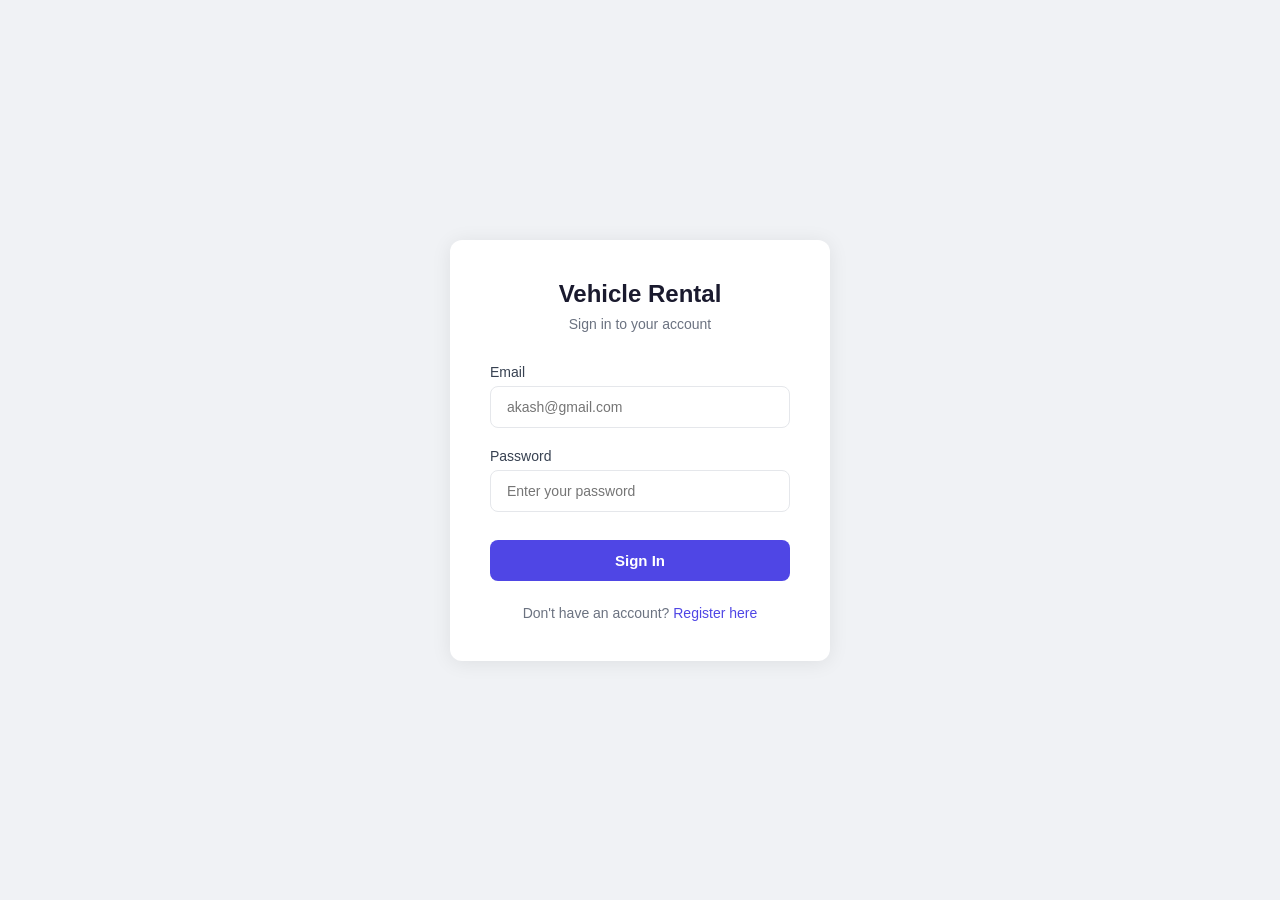
==== Capstone_VehicleRentalSystem/frontend/index.html @ ccc7ae67 "feat: add auth module, vehicle management, security config, frontend auth pages" ====
<!DOCTYPE html>
<html lang="en">
<head>
    <meta charset="UTF-8">
    <meta name="viewport" content="width=device-width, initial-scale=1.0">
    <title>Vehicle Rental — Login</title>
    <link rel="stylesheet" href="css/style.css">
</head>
<body>

<div class="auth-container">
    <div class="auth-card">

        <div class="auth-header">
            <h1>Vehicle Rental</h1>
            <p>Sign in to your account</p>
        </div>

        <!-- Error message box -->
        <div class="alert alert-error" id="errorMsg"></div>

        <form id="loginForm">

            <div class="form-group">
                <label for="email">Email</label>
                <input
                        type="email"
                        id="email"
                        placeholder="akash@gmail.com"
                        required
                />
            </div>

            <div class="form-group">
                <label for="password">Password</label>
                <input
                        type="password"
                        id="password"
                        placeholder="Enter your password"
                        required
                />
            </div>

            <button type="submit" class="btn-primary" id="loginBtn">
                Sign In
            </button>

        </form>

        <div class="auth-footer">
            <p>Don't have an account?
                <a href="register.html">Register here</a>
            </p>
        </div>

    </div>
</div>

<script src="js/auth.js"></script>

</body>
</html>
---- Capstone_VehicleRentalSystem/frontend/css/style.css ----
* {
    margin: 0;
    padding: 0;
    box-sizing: border-box;
}

body {
    font-family: 'Segoe UI', Tahoma, Geneva, Verdana, sans-serif;
    background-color: #f0f2f5;
    min-height: 100vh;
    display: flex;
    align-items: center;
    justify-content: center;
}

/* ── Auth Container ── */
.auth-container {
    width: 100%;
    max-width: 420px;
    padding: 20px;
}

.auth-card {
    background: #ffffff;
    border-radius: 12px;
    padding: 40px;
    box-shadow: 0 2px 20px rgba(0, 0, 0, 0.08);
}

/* ── Header ── */
.auth-header {
    text-align: center;
    margin-bottom: 32px;
}

.auth-header h1 {
    font-size: 24px;
    font-weight: 700;
    color: #1a1a2e;
    margin-bottom: 8px;
}

.auth-header p {
    font-size: 14px;
    color: #6b7280;
}

/* ── Form ── */
.form-group {
    margin-bottom: 20px;
}

.form-group label {
    display: block;
    font-size: 14px;
    font-weight: 500;
    color: #374151;
    margin-bottom: 6px;
}

.form-group input {
    width: 100%;
    padding: 12px 16px;
    border: 1.5px solid #e5e7eb;
    border-radius: 8px;
    font-size: 14px;
    color: #1f2937;
    outline: none;
    transition: border-color 0.2s;
}

.form-group input:focus {
    border-color: #4f46e5;
}

/* ── Button ── */
.btn-primary {
    width: 100%;
    padding: 12px;
    background-color: #4f46e5;
    color: white;
    border: none;
    border-radius: 8px;
    font-size: 15px;
    font-weight: 600;
    cursor: pointer;
    transition: background-color 0.2s;
    margin-top: 8px;
}

.btn-primary:hover {
    background-color: #4338ca;
}

.btn-primary:disabled {
    background-color: #9ca3af;
    cursor: not-allowed;
}

/* ── Alerts ── */
.alert {
    padding: 12px 16px;
    border-radius: 8px;
    font-size: 14px;
    margin-bottom: 16px;
    display: none;
}

.alert-error {
    background-color: #fef2f2;
    color: #dc2626;
    border: 1px solid #fecaca;
}

.alert-success {
    background-color: #f0fdf4;
    color: #16a34a;
    border: 1px solid #bbf7d0;
}

/* ── Footer ── */
.auth-footer {
    text-align: center;
    margin-top: 24px;
}

.auth-footer p {
    font-size: 14px;
    color: #6b7280;
}

.auth-footer a {
    color: #4f46e5;
    text-decoration: none;
    font-weight: 500;
}

.auth-footer a:hover {
    text-decoration: underline;
}
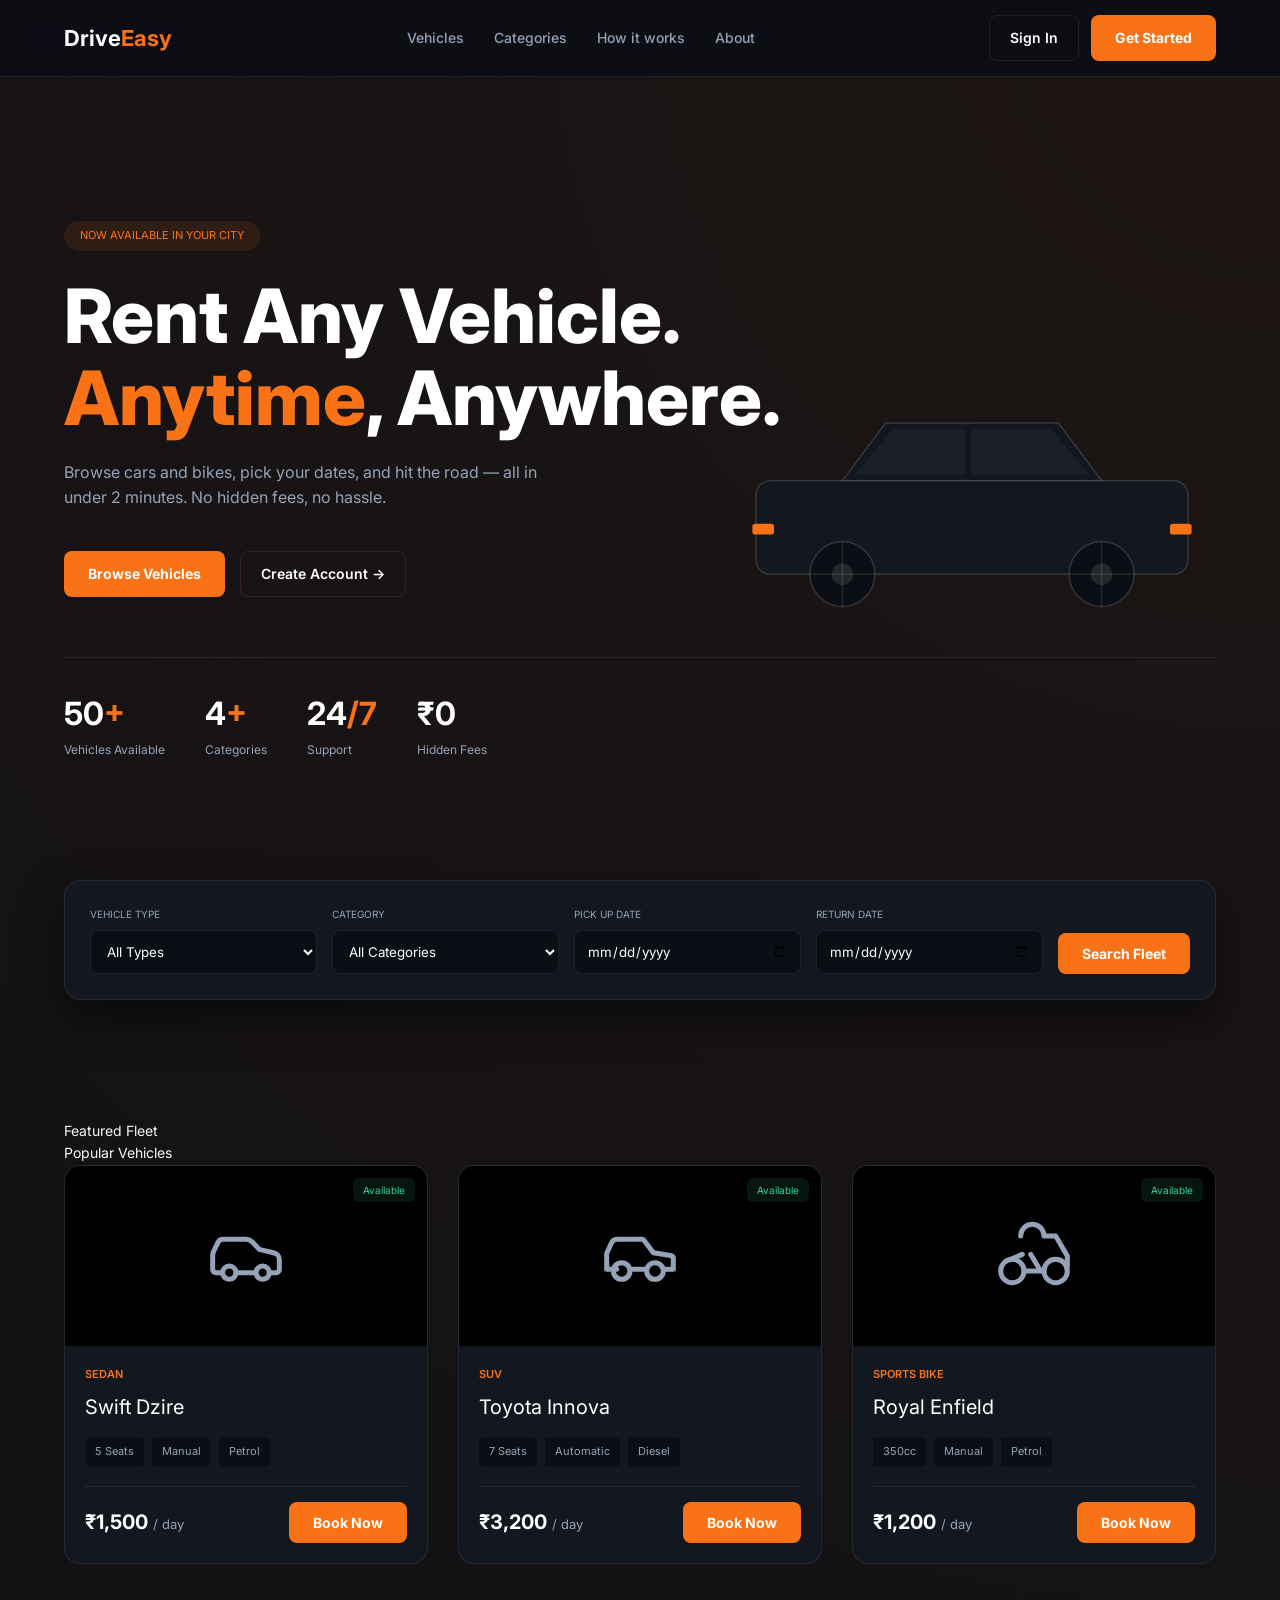
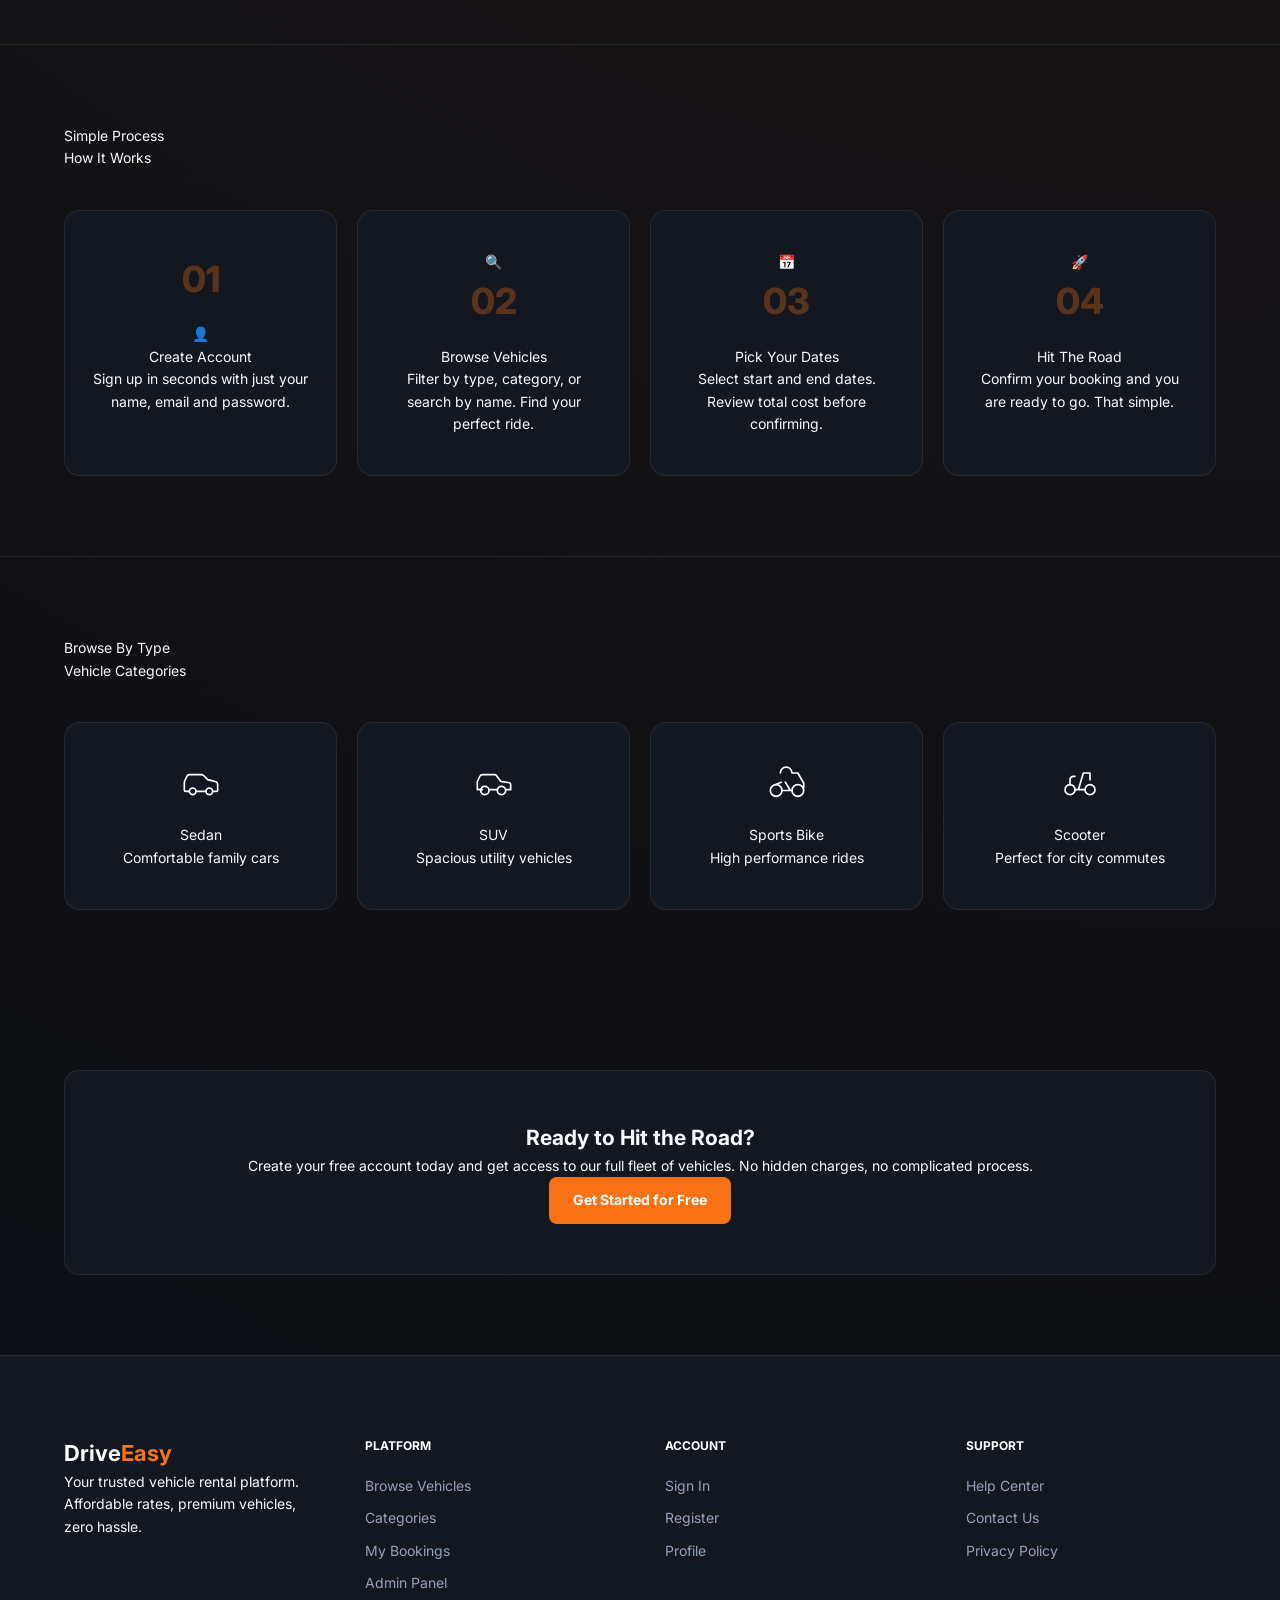
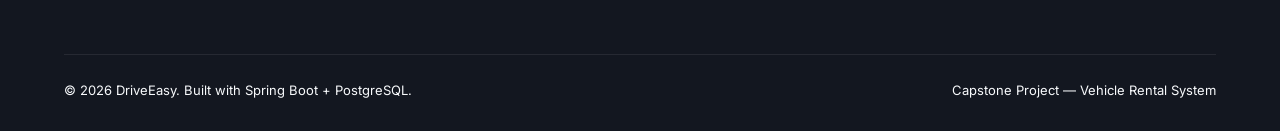
==== commit 5c38dd94: "Merge d9f7a137eaa52efc47ac96f282ebee155546c48b into bf61cfc870ff0d4fd70eebb358f0b84c9f6f576c" ====
--- a/Capstone_VehicleRentalSystem/frontend/index.html
+++ b/Capstone_VehicleRentalSystem/frontend/index.html
@@ -3,60 +3,218 @@
 <head>
     <meta charset="UTF-8">
     <meta name="viewport" content="width=device-width, initial-scale=1.0">
-    <title>Vehicle Rental — Login</title>
-    <link rel="stylesheet" href="css/style.css">
+    <title>DriveEasy — Vehicle Rental</title>
+    <link href="https://fonts.googleapis.com/css2?family=Space+Grotesk:wght@500;600;700&family=Inter:wght@400;500;600&family=JetBrains+Mono:wght@500&display=swap" rel="stylesheet">
+
+    <link rel="stylesheet" href="css/global.css">
+    <link rel="stylesheet" href="css/index.css">
+    <style>
+        /* This ensures smooth scrolling when clicking nav links */
+        html {
+            scroll-behavior: smooth;
+        }
+    </style>
 </head>
 <body>
 
-<div class="auth-container">
-    <div class="auth-card">
-
-        <div class="auth-header">
-            <h1>Vehicle Rental</h1>
-            <p>Sign in to your account</p>
-        </div>
-
-        <!-- Error message box -->
-        <div class="alert alert-error" id="errorMsg"></div>
-
-        <form id="loginForm">
-
-            <div class="form-group">
-                <label for="email">Email</label>
-                <input
-                        type="email"
-                        id="email"
-                        placeholder="akash@gmail.com"
-                        required
-                />
-            </div>
-
-            <div class="form-group">
-                <label for="password">Password</label>
-                <input
-                        type="password"
-                        id="password"
-                        placeholder="Enter your password"
-                        required
-                />
-            </div>
-
-            <button type="submit" class="btn-primary" id="loginBtn">
-                Sign In
-            </button>
-
-        </form>
-
-        <div class="auth-footer">
-            <p>Don't have an account?
-                <a href="register.html">Register here</a>
-            </p>
-        </div>
-
-    </div>
-</div>
-
-<script src="js/auth.js"></script>
-
+<nav>
+    <a href="index.html" class="logo">Drive<span>Easy</span></a>
+    <ul>
+        <li><a href="vehicles.html">Vehicles</a></li>
+        <li><a href="#categories">Categories</a></li>
+        <li><a href="#how">How it works</a></li>
+        <li><a href="#about">About</a></li>
+    </ul>
+    <div class="nav-cta">
+        <a href="login.html" class="btn-outline">Sign In</a>
+        <a href="register.html" class="btn-accent">Get Started</a>
+    </div>
+</nav>
+
+<section class="hero">
+    <div class="hero-tag reveal-1">Now available in your city</div>
+    <h1 class="reveal-2">Rent Any Vehicle.<br><em>Anytime</em>, Anywhere.</h1>
+    <p class="hero-sub reveal-3">Browse cars and bikes, pick your dates, and hit the road — all in under 2 minutes. No hidden fees, no hassle.</p>
+
+    <div class="hero-actions reveal-4">
+        <a href="vehicles.html" class="btn-hero">Browse Vehicles</a>
+        <a href="register.html" class="btn-ghost">Create Account →</a>
+    </div>
+
+    <div class="hero-stats reveal-4">
+        <div><div class="stat-num">50<span>+</span></div><div class="stat-label">Vehicles Available</div></div>
+        <div><div class="stat-num">4<span>+</span></div><div class="stat-label">Categories</div></div>
+        <div><div class="stat-num">24<span>/7</span></div><div class="stat-label">Support</div></div>
+        <div><div class="stat-num">₹0</div><div class="stat-label">Hidden Fees</div></div>
+    </div>
+
+    <img src="resources/car.svg" alt="Static Car" class="hero-visual reveal-3">
+</section>
+
+<section class="search-section scroll-reveal">
+    <div class="search-card">
+        <div class="search-field">
+            <label>Vehicle Type</label>
+            <select id="typeFilter">
+                <option value="">All Types</option>
+                <option value="CAR">Car</option>
+                <option value="BIKE">Bike</option>
+            </select>
+        </div>
+        <div class="search-field">
+            <label>Category</label>
+            <select id="categoryFilter">
+                <option value="">All Categories</option>
+                <option value="sedan">Sedan</option>
+                <option value="suv">SUV</option>
+                <option value="bike">Sports Bike</option>
+                <option value="scooter">Scooter</option>
+            </select>
+        </div>
+        <div class="search-field">
+            <label>Pick Up Date</label>
+            <input type="date" id="startDate">
+        </div>
+        <div class="search-field">
+            <label>Return Date</label>
+            <input type="date" id="endDate">
+        </div>
+        <button class="btn-search" onclick="handleSearch()">Search Fleet</button>
+    </div>
+</section>
+
+<section class="vehicles-section scroll-reveal">
+    <div class="section-label">Featured Fleet</div>
+    <div class="section-title">Popular Vehicles</div>
+    <div class="vehicles-grid">
+
+        <div class="vehicle-card" onclick="window.location.href='vehicles.html'">
+            <div class="vehicle-img">
+                <svg xmlns="http://www.w3.org/2000/svg" viewBox="0 0 24 24" fill="none" stroke-linecap="round" stroke-linejoin="round">
+                    <path d="M19 17h2c.6 0 1-.4 1-1v-3c0-.9-.7-1.7-1.5-1.9C18.7 10.6 16 10 16 10s-1.3-1.4-2.2-2.3c-.5-.4-1.1-.7-1.8-.7H5c-.6 0-1.1.4-1.4.9l-1.4 2.9A3.7 3.7 0 0 0 2 12v4c0 .6.4 1 1 1h2"/>
+                    <circle cx="7" cy="17" r="2"/><path d="M9 17h6"/><circle cx="17" cy="17" r="2"/>
+                </svg>
+                <div class="vehicle-badge">Available</div>
+            </div>
+            <div class="vehicle-info">
+                <div class="vehicle-cat">Sedan</div><div class="vehicle-name">Swift Dzire</div>
+                <div class="vehicle-tags"><span class="tag">5 Seats</span><span class="tag">Manual</span><span class="tag">Petrol</span></div>
+                <div class="vehicle-footer"><div class="vehicle-price">₹1,500 <span>/ day</span></div><button class="btn-accent">Book Now</button></div>
+            </div>
+        </div>
+
+        <div class="vehicle-card" onclick="window.location.href='vehicles.html'">
+            <div class="vehicle-img">
+                <svg xmlns="http://www.w3.org/2000/svg" viewBox="0 0 24 24" fill="none" stroke-linecap="round" stroke-linejoin="round">
+                    <path d="M14 16H9m10 0h3v-3.15a1 1 0 0 0-.84-.99L16 11l-2.7-3.6a1 1 0 0 0-.8-.4H5.24a2 2 0 0 0-1.8 1.1l-1.4 3.1A1.5 1.5 0 0 0 2 12v4h3"/>
+                    <circle cx="6.5" cy="16.5" r="2.5"/><circle cx="16.5" cy="16.5" r="2.5"/>
+                </svg>
+                <div class="vehicle-badge">Available</div>
+            </div>
+            <div class="vehicle-info">
+                <div class="vehicle-cat">SUV</div><div class="vehicle-name">Toyota Innova</div>
+                <div class="vehicle-tags"><span class="tag">7 Seats</span><span class="tag">Automatic</span><span class="tag">Diesel</span></div>
+                <div class="vehicle-footer"><div class="vehicle-price">₹3,200 <span>/ day</span></div><button class="btn-accent">Book Now</button></div>
+            </div>
+        </div>
+
+        <div class="vehicle-card" onclick="window.location.href='vehicles.html'">
+            <div class="vehicle-img">
+                <svg xmlns="http://www.w3.org/2000/svg" viewBox="0 0 24 24" fill="none" stroke-linecap="round" stroke-linejoin="round">
+                    <circle cx="5.5" cy="16.5" r="3.5"/><circle cx="18.5" cy="16.5" r="3.5"/>
+                    <path d="M15 6h3.5L22 12v3M9 16.5h6M11 11.5l3 5M8.5 11.5 5 13M15 6a3.5 3.5 0 1 0-7 0"/>
+                </svg>
+                <div class="vehicle-badge">Available</div>
+            </div>
+            <div class="vehicle-info">
+                <div class="vehicle-cat">Sports Bike</div><div class="vehicle-name">Royal Enfield</div>
+                <div class="vehicle-tags"><span class="tag">350cc</span><span class="tag">Manual</span><span class="tag">Petrol</span></div>
+                <div class="vehicle-footer"><div class="vehicle-price">₹1,200 <span>/ day</span></div><button class="btn-accent">Book Now</button></div>
+            </div>
+        </div>
+
+    </div>
+</section>
+
+<section id="how" class="how-section scroll-reveal">
+    <div class="section-label">Simple Process</div>
+    <div class="section-title">How It Works</div>
+    <div class="steps-grid">
+        <div class="step"><div class="step-num">01</div><span class="step-icon">👤</span><div class="step-title">Create Account</div><div class="step-desc">Sign up in seconds with just your name, email and password.</div></div>
+        <div class="step"><span class="step-icon">🔍</span><div class="step-num">02</div><div class="step-title">Browse Vehicles</div><div class="step-desc">Filter by type, category, or search by name. Find your perfect ride.</div></div>
+        <div class="step"><span class="step-icon">📅</span><div class="step-num">03</div><div class="step-title">Pick Your Dates</div><div class="step-desc">Select start and end dates. Review total cost before confirming.</div></div>
+        <div class="step"><span class="step-icon">🚀</span><div class="step-num">04</div><div class="step-title">Hit The Road</div><div class="step-desc">Confirm your booking and you are ready to go. That simple.</div></div>
+    </div>
+</section>
+
+<section id="categories" class="categories-section scroll-reveal">
+    <div class="section-label">Browse By Type</div>
+    <div class="section-title">Vehicle Categories</div>
+    <div class="categories-grid">
+        <div class="cat-card" onclick="window.location.href='vehicles.html'">
+            <div class="cat-icon"><svg xmlns="http://www.w3.org/2000/svg" viewBox="0 0 24 24" fill="none" stroke-linecap="round" stroke-linejoin="round"><path d="M19 17h2c.6 0 1-.4 1-1v-3c0-.9-.7-1.7-1.5-1.9C18.7 10.6 16 10 16 10s-1.3-1.4-2.2-2.3c-.5-.4-1.1-.7-1.8-.7H5c-.6 0-1.1.4-1.4.9l-1.4 2.9A3.7 3.7 0 0 0 2 12v4c0 .6.4 1 1 1h2"/><circle cx="7" cy="17" r="2"/><path d="M9 17h6"/><circle cx="17" cy="17" r="2"/></svg></div>
+            <div class="cat-name">Sedan</div><div class="cat-count">Comfortable family cars</div>
+        </div>
+        <div class="cat-card" onclick="window.location.href='vehicles.html'">
+            <div class="cat-icon"><svg xmlns="http://www.w3.org/2000/svg" viewBox="0 0 24 24" fill="none" stroke-linecap="round" stroke-linejoin="round"><path d="M14 16H9m10 0h3v-3.15a1 1 0 0 0-.84-.99L16 11l-2.7-3.6a1 1 0 0 0-.8-.4H5.24a2 2 0 0 0-1.8 1.1l-1.4 3.1A1.5 1.5 0 0 0 2 12v4h3"/><circle cx="6.5" cy="16.5" r="2.5"/><circle cx="16.5" cy="16.5" r="2.5"/></svg></div>
+            <div class="cat-name">SUV</div><div class="cat-count">Spacious utility vehicles</div>
+        </div>
+        <div class="cat-card" onclick="window.location.href='vehicles.html'">
+            <div class="cat-icon"><svg xmlns="http://www.w3.org/2000/svg" viewBox="0 0 24 24" fill="none" stroke-linecap="round" stroke-linejoin="round"><circle cx="5.5" cy="16.5" r="3.5"/><circle cx="18.5" cy="16.5" r="3.5"/><path d="M15 6h3.5L22 12v3M9 16.5h6M11 11.5l3 5M8.5 11.5 5 13M15 6a3.5 3.5 0 1 0-7 0"/></svg></div>
+            <div class="cat-name">Sports Bike</div><div class="cat-count">High performance rides</div>
+        </div>
+        <div class="cat-card" onclick="window.location.href='vehicles.html'">
+            <div class="cat-icon"><svg xmlns="http://www.w3.org/2000/svg" viewBox="0 0 24 24" fill="none" stroke-linecap="round" stroke-linejoin="round"><circle cx="6" cy="16" r="3"/><circle cx="18" cy="16" r="3"/><path d="M9 16h6M14 6h4v4M14 6l-3 10M6 13v-3a2 2 0 0 1 2-2h1"/></svg></div>
+            <div class="cat-name">Scooter</div><div class="cat-count">Perfect for city commutes</div>
+        </div>
+    </div>
+</section>
+
+<section class="cta-section scroll-reveal">
+    <div class="cta-card">
+        <h2>Ready to Hit the Road?</h2>
+        <p>Create your free account today and get access to our full fleet of vehicles. No hidden charges, no complicated process.</p>
+        <a href="register.html" class="btn-cta">Get Started for Free</a>
+    </div>
+</section>
+
+<footer id="about" class="scroll-reveal">
+    <div class="footer-top">
+        <div class="footer-brand">
+            <div class="logo">Drive<span>Easy</span></div>
+            <p>Your trusted vehicle rental platform. Affordable rates, premium vehicles, zero hassle.</p>
+        </div>
+        <div class="footer-links">
+            <h4>Platform</h4>
+            <ul>
+                <li><a href="vehicles.html">Browse Vehicles</a></li>
+                <li><a href="#categories">Categories</a></li>
+                <li><a href="profile.html">My Bookings</a></li>
+                <li><a href="admin.html">Admin Panel</a></li>
+            </ul>
+        </div>
+        <div class="footer-links">
+            <h4>Account</h4>
+            <ul>
+                <li><a href="login.html">Sign In</a></li>
+                <li><a href="register.html">Register</a></li>
+                <li><a href="profile.html">Profile</a></li>
+            </ul>
+        </div>
+        <div class="footer-links">
+            <h4>Support</h4>
+            <ul><li><a href="#">Help Center</a></li><li><a href="#">Contact Us</a></li><li><a href="#">Privacy Policy</a></li></ul>
+        </div>
+    </div>
+    <div class="footer-bottom">
+        <p>© 2026 DriveEasy. Built with Spring Boot + PostgreSQL.</p>
+        <p>Capstone Project — Vehicle Rental System</p>
+    </div>
+</footer>
+
+<div class="toast" id="toast"></div>
+
+<script src="config/config.js"></script>
+<script src="js/index.js"></script>
 </body>
 </html>
--- a/Capstone_VehicleRentalSystem/frontend/css/global.css
+++ b/Capstone_VehicleRentalSystem/frontend/css/global.css
@@ -0,0 +1,205 @@
+/* ===============================
+   1. VARIABLES & RESET
+   =============================== */
+:root {
+  --bg: #0B0E14;
+  --panel: #131720;
+  --text: #F8FAFC;
+  --muted: #94A3B8;
+  --accent: #F97316;
+  --line: rgba(255, 255, 255, 0.08);
+  --white: #FFFFFF;
+}
+
+* {
+  margin: 0;
+  padding: 0;
+  box-sizing: border-box; /* The most important basic concept */
+}
+
+body {
+  background-color: var(--bg);
+  color: var(--text);
+  font-family: 'Inter', sans-serif;
+  font-size: 14px;
+  line-height: 1.6;
+  overflow-x: hidden;
+  /* Simplified background: removed complex patterns for a clean look */
+  background-image: radial-gradient(circle at top, rgba(249, 115, 22, 0.1), transparent);
+}
+
+/* ===============================
+   2. BUTTON SYSTEM (Nominal)
+   =============================== */
+.btn {
+  padding: 10px 20px;
+  border-radius: 6px;
+  font-size: 13px;
+  font-weight: 600;
+  cursor: pointer;
+  transition: 0.2s;
+  display: inline-flex;
+  align-items: center;
+  text-decoration: none;
+  font-family: inherit;
+}
+
+.btn-accent {
+  background: var(--white);
+  color: var(--bg);
+  border: none;
+}
+
+.btn-outline {
+  background: transparent;
+  border: 1px solid var(--line);
+  color: var(--text);
+}
+
+.btn:hover {
+  transform: translateY(-2px);
+  opacity: 0.9;
+}
+
+/* ===============================
+   3. NAVIGATION (Flexbox Basics)
+   =============================== */
+nav {
+  position: fixed;
+  top: 0; width: 100%;
+  display: flex;
+  justify-content: space-between; /* Pushes Logo to left, Links to right */
+  align-items: center;
+  padding: 15px 5%;
+  background: rgba(11, 14, 20, 0.8);
+  backdrop-filter: blur(10px);
+  border-bottom: 1px solid var(--line);
+  z-index: 1000;
+}
+
+.logo {
+  font-size: 20px;
+  font-weight: 800;
+  color: var(--white);
+  text-decoration: none;
+}
+
+.logo span { color: var(--accent); }
+
+nav ul {
+  display: flex;
+  gap: 30px;
+  list-style: none;
+}
+
+nav ul a {
+  text-decoration: none;
+  color: var(--muted);
+  font-weight: 500;
+}
+
+nav ul a:hover { color: var(--white); }
+
+/* ===============================
+   4. FOOTER (Basic Grid)
+   =============================== */
+footer {
+  background: var(--panel);
+  padding: 60px 5% 30px;
+  border-top: 1px solid var(--line);
+}
+
+.footer-top {
+  display: grid;
+  grid-template-columns: repeat(auto-fit, minmax(200px, 1fr)); /* Responsive columns */
+  gap: 40px;
+  margin-bottom: 50px;
+}
+
+.footer-links h4 {
+  color: var(--white);
+  margin-bottom: 15px;
+  font-size: 12px;
+  text-transform: uppercase;
+}
+
+.footer-links ul {
+  list-style: none;
+}
+
+.footer-links a {
+  color: var(--muted);
+  text-decoration: none;
+  display: block;
+  margin-bottom: 8px;
+}
+
+/* ===============================
+   5. TOASTS & UTILITIES
+   =============================== */
+.toast {
+  position: fixed;
+  bottom: 20px;
+  right: 20px;
+  background: var(--panel);
+  border: 1px solid var(--accent);
+  padding: 12px 24px;
+  border-radius: 8px;
+  opacity: 0;
+  transition: 0.3s;
+  z-index: 2000;
+}
+
+.toast.show { opacity: 1; }
+
+.cta-section {
+  padding: 80px 5%;
+  text-align: center;
+}
+
+.cta-card {
+  background: var(--panel);
+  padding: 50px;
+  border-radius: 15px;
+  border: 1px solid var(--line);
+}
+
+
+.btn, .btn-hero, .btn-accent, .btn-outline, .btn-ghost, .btn-search, .btn-cta {
+  display: inline-flex;
+  align-items: center;
+  justify-content: center;
+  padding: 10px 24px;
+  border-radius: 8px;
+  font-size: 14px;
+  font-weight: 600;
+  text-decoration: none;
+  cursor: pointer;
+  transition: 0.2s;
+  border: none;
+  font-family: inherit;
+}
+
+/* Primary Orange Buttons */
+.btn-accent, .btn-hero, .btn-cta {
+  background-color: var(--accent);
+  color: var(--white);
+}
+
+/* White Search Button */
+.btn-search {
+  background-color: var(--white);
+  color: #0B0E14;
+}
+
+/* Transparent Outline Buttons */
+.btn-outline, .btn-ghost {
+  background: transparent;
+  border: 1px solid var(--line);
+  color: var(--text);
+}
+
+.btn:hover, .btn-hero:hover, .btn-accent:hover {
+  opacity: 0.9;
+  transform: translateY(-2px);
+}
--- a/Capstone_VehicleRentalSystem/frontend/css/index.css
+++ b/Capstone_VehicleRentalSystem/frontend/css/index.css
@@ -0,0 +1,306 @@
+/* ===============================
+   1. VARIABLES & CORE RESET
+   =============================== */
+:root {
+  --bg: #0B0E14;
+  --panel: #131720;
+  --text: #F8FAFC;
+  --muted: #94A3B8;
+  --accent: #F97316;
+  --line: rgba(255, 255, 255, 0.08);
+  --white: #FFFFFF;
+}
+
+* {
+  margin: 0; padding: 0;
+  box-sizing: border-box;
+  font-family: 'Inter', -apple-system, sans-serif;
+}
+
+body {
+  background-color: var(--bg);
+  color: var(--text);
+  line-height: 1.6;
+  overflow-x: hidden;
+  background-image: radial-gradient(circle at top right, rgba(249, 115, 22, 0.08), transparent);
+}
+
+/* ===============================
+   2. NAVIGATION
+   =============================== */
+nav {
+  position: fixed;
+  top: 0; width: 100%;
+  display: flex;
+  justify-content: space-between;
+  align-items: center;
+  padding: 15px 5%;
+  background: rgba(11, 14, 20, 0.85);
+  backdrop-filter: blur(12px);
+  border-bottom: 1px solid var(--line);
+  z-index: 1000;
+}
+
+.logo {
+  font-size: 22px;
+  font-weight: 700;
+  color: var(--white);
+  text-decoration: none;
+}
+.logo span { color: var(--accent); }
+
+nav ul {
+  display: flex;
+  gap: 30px;
+  list-style: none;
+}
+
+nav ul a {
+  text-decoration: none;
+  color: var(--muted);
+  font-size: 14px;
+  transition: 0.2s;
+}
+nav ul a:hover { color: var(--white); }
+
+.nav-cta { display: flex; gap: 12px; }
+
+/* ===============================
+   3. HERO SECTION (Flexbox Layout)
+   =============================== */
+.hero {
+  min-height: 100vh;
+  padding: 140px 5% 60px;
+  display: flex;
+  flex-direction: column;
+  justify-content: center;
+  position: relative;
+}
+
+.hero-tag {
+  background: rgba(249, 115, 22, 0.1);
+  color: var(--accent);
+  padding: 6px 16px;
+  border-radius: 100px;
+  font-size: 11px;
+  text-transform: uppercase;
+  width: fit-content;
+  margin-bottom: 24px;
+}
+
+h1 {
+  font-size: clamp(36px, 6vw, 75px);
+  font-weight: 800;
+  color: var(--white);
+  line-height: 1.1;
+  max-width: 900px;
+}
+h1 em { color: var(--accent); font-style: normal; }
+
+.hero-sub {
+  color: var(--muted);
+  max-width: 500px;
+  margin: 20px 0 40px;
+  font-size: 16px;
+}
+
+.hero-actions { display: flex; gap: 15px; }
+.hero-visual {
+  position: absolute;
+  right: 20px;
+
+  top: 55%;
+  transform: translateY(-50%);
+
+  width: 45%;
+  max-width: 600px;
+
+  z-index: -1;
+
+  pointer-events: none;
+}
+
+.hero-stats {
+  display: flex;
+  gap: 40px;
+  margin-top: 60px;
+  padding-top: 30px;
+  border-top: 1px solid var(--line);
+}
+
+.stat-num { font-size: 32px; font-weight: 700; color: var(--white); }
+.stat-num span { color: var(--accent); }
+.stat-label { font-size: 12px; color: var(--muted); }
+
+/* ===============================
+   4. SEARCH CARD
+   =============================== */
+.search-section { padding: 40px 5%; margin-top: -60px; }
+
+.search-card {
+  background: var(--panel);
+  border: 1px solid var(--line);
+  padding: 25px;
+  border-radius: 16px;
+  display: flex;
+  gap: 15px;
+  flex-wrap: wrap;
+  align-items: flex-end;
+  box-shadow: 0 20px 40px rgba(0,0,0,0.5);
+}
+
+.search-field {
+  flex: 1;
+  min-width: 180px;
+  display: flex;
+  flex-direction: column;
+  gap: 8px;
+}
+
+.search-field label { font-size: 10px; text-transform: uppercase; color: var(--muted); }
+
+.search-field input, .search-field select {
+  background: var(--bg);
+  border: 1px solid var(--line);
+  padding: 12px;
+  border-radius: 8px;
+  color: var(--white);
+  outline: none;
+}
+
+/* ===============================
+   5. VEHICLE GRID
+   =============================== */
+.vehicles-section { padding: 80px 5%; }
+
+.vehicles-grid {
+  display: grid;
+  grid-template-columns: repeat(auto-fit, minmax(300px, 1fr));
+  gap: 30px;
+}
+
+.vehicle-card {
+  background: var(--panel);
+  border: 1px solid var(--line);
+  border-radius: 16px;
+  overflow: hidden;
+  transition: 0.3s;
+}
+.vehicle-card:hover { transform: translateY(-5px); border-color: var(--accent); }
+
+.vehicle-img {
+  height: 180px;
+  background: #000;
+  display: flex;
+  justify-content: center;
+  align-items: center;
+  position: relative;
+}
+
+.vehicle-img svg { width: 80px; stroke: var(--muted); stroke-width: 1.5; }
+
+.vehicle-badge {
+  position: absolute; top: 12px; right: 12px;
+  background: rgba(52, 211, 153, 0.1);
+  color: #34D399;
+  padding: 4px 10px;
+  font-size: 10px;
+  border-radius: 6px;
+}
+
+.vehicle-info { padding: 20px; }
+.vehicle-cat { font-size: 11px; color: var(--accent); text-transform: uppercase; font-weight: 600; }
+.vehicle-name { font-size: 20px; margin: 8px 0 15px; color: var(--white); }
+
+.vehicle-tags { display: flex; gap: 8px; margin-bottom: 20px; flex-wrap: wrap; }
+.tag { font-size: 11px; background: var(--bg); padding: 5px 10px; border-radius: 4px; color: var(--muted); }
+
+.vehicle-footer {
+  display: flex;
+  justify-content: space-between;
+  align-items: center;
+  border-top: 1px solid var(--line);
+  padding-top: 15px;
+}
+
+.vehicle-price { font-size: 20px; font-weight: 700; color: var(--white); }
+.vehicle-price span { font-size: 13px; color: var(--muted); font-weight: 400; }
+
+/* ===============================
+   6. HOW IT WORKS & CATEGORIES
+   =============================== */
+.how-section, .categories-section { padding: 80px 5%; border-top: 1px solid var(--line); }
+
+.steps-grid, .categories-grid {
+  display: grid;
+  grid-template-columns: repeat(auto-fit, minmax(220px, 1fr));
+  gap: 20px;
+  margin-top: 40px;
+}
+
+.step, .cat-card {
+  background: var(--panel);
+  padding: 40px 25px;
+  border-radius: 16px;
+  border: 1px solid var(--line);
+  text-align: center;
+  transition: 0.3s;
+}
+
+.step:hover, .cat-card:hover { border-color: var(--accent); transform: translateY(-5px); }
+
+.step-num { font-size: 36px; font-weight: 800; color: var(--accent); margin-bottom: 15px; opacity: 0.3; }
+
+.cat-icon svg { width: 40px; height: 40px; stroke: var(--white); margin-bottom: 15px; }
+
+/* ===============================
+   7. BUTTONS & UI UTILITIES
+   =============================== */
+.btn-accent, .btn-hero, .btn-cta, .btn-search {
+  background: var(--accent);
+  color: var(--white);
+  padding: 12px 24px;
+  border-radius: 8px;
+  border: none;
+  font-weight: 700;
+  text-decoration: none;
+  cursor: pointer;
+  transition: 0.2s;
+  display: inline-block;
+}
+
+.btn-outline, .btn-ghost {
+  background: transparent;
+  border: 1px solid var(--line);
+  color: var(--white);
+  padding: 10px 20px;
+  border-radius: 8px;
+  text-decoration: none;
+  transition: 0.2s;
+}
+
+.btn-accent:hover, .btn-hero:hover { transform: translateY(-2px); opacity: 0.9; }
+
+/* ===============================
+   8. FOOTER
+   =============================== */
+footer { background: var(--panel); padding: 80px 5% 30px; border-top: 1px solid var(--line); }
+.footer-top { display: grid; grid-template-columns: repeat(auto-fit, minmax(200px, 1fr)); gap: 50px; margin-bottom: 50px; }
+.footer-links h4 { color: var(--white); text-transform: uppercase; font-size: 12px; margin-bottom: 20px; }
+.footer-links ul { list-style: none; }
+.footer-links a { color: var(--muted); text-decoration: none; display: block; margin-bottom: 10px; font-size: 14px; }
+.footer-bottom { display: flex; justify-content: space-between; border-top: 1px solid var(--line); padding-top: 25px; color: var(--muted2); font-size: 13px; }
+
+/* ===============================
+   9. AUTH CARD & TOAST
+   =============================== */
+.auth-wrapper { min-height: 100vh; display: flex; justify-content: center; align-items: center; padding: 20px; }
+.auth-card { background: var(--panel); border: 1px solid var(--line); padding: 40px; border-radius: 16px; width: 100%; max-width: 420px; }
+
+.toast {
+  position: fixed; bottom: 30px; right: 30px;
+  background: var(--panel); border: 1px solid var(--accent);
+  color: var(--white); padding: 15px 25px; border-radius: 8px;
+  opacity: 0; transition: 0.3s; z-index: 2000;
+}
+.toast.show { opacity: 1; }
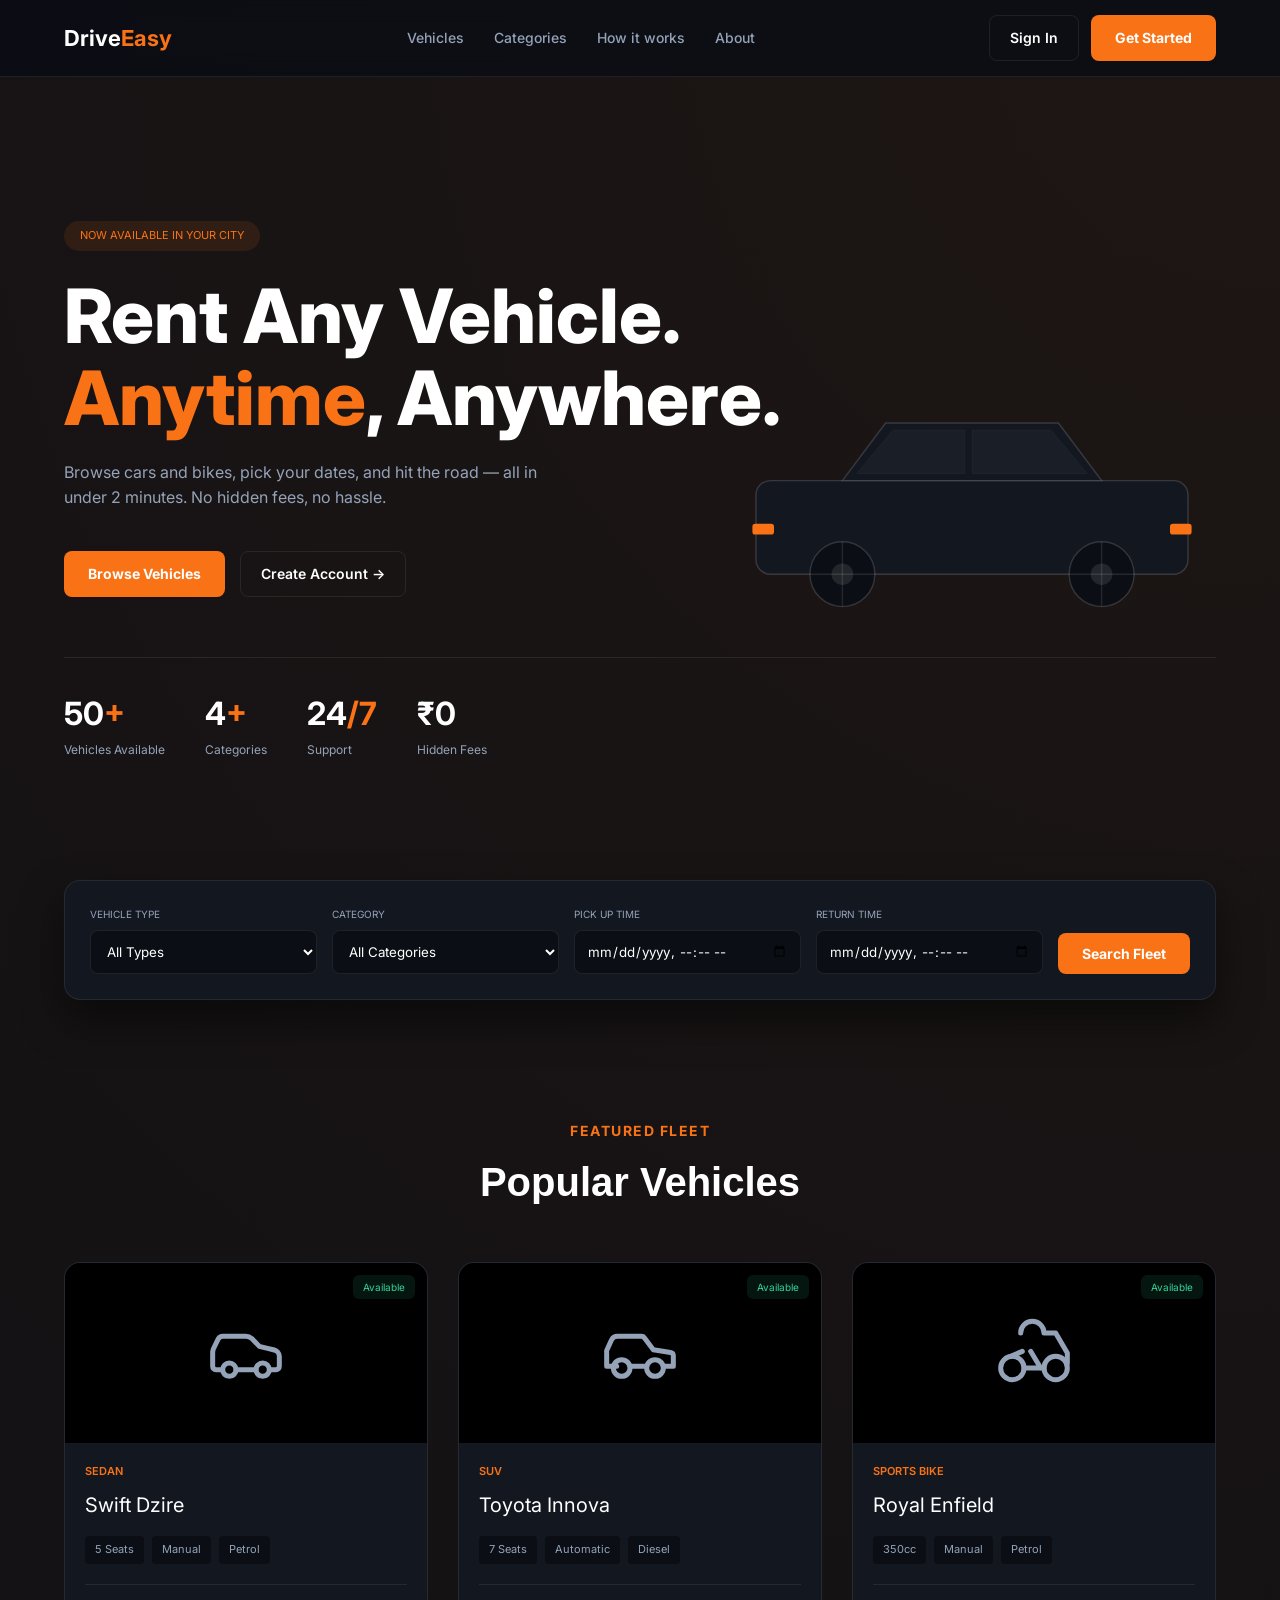
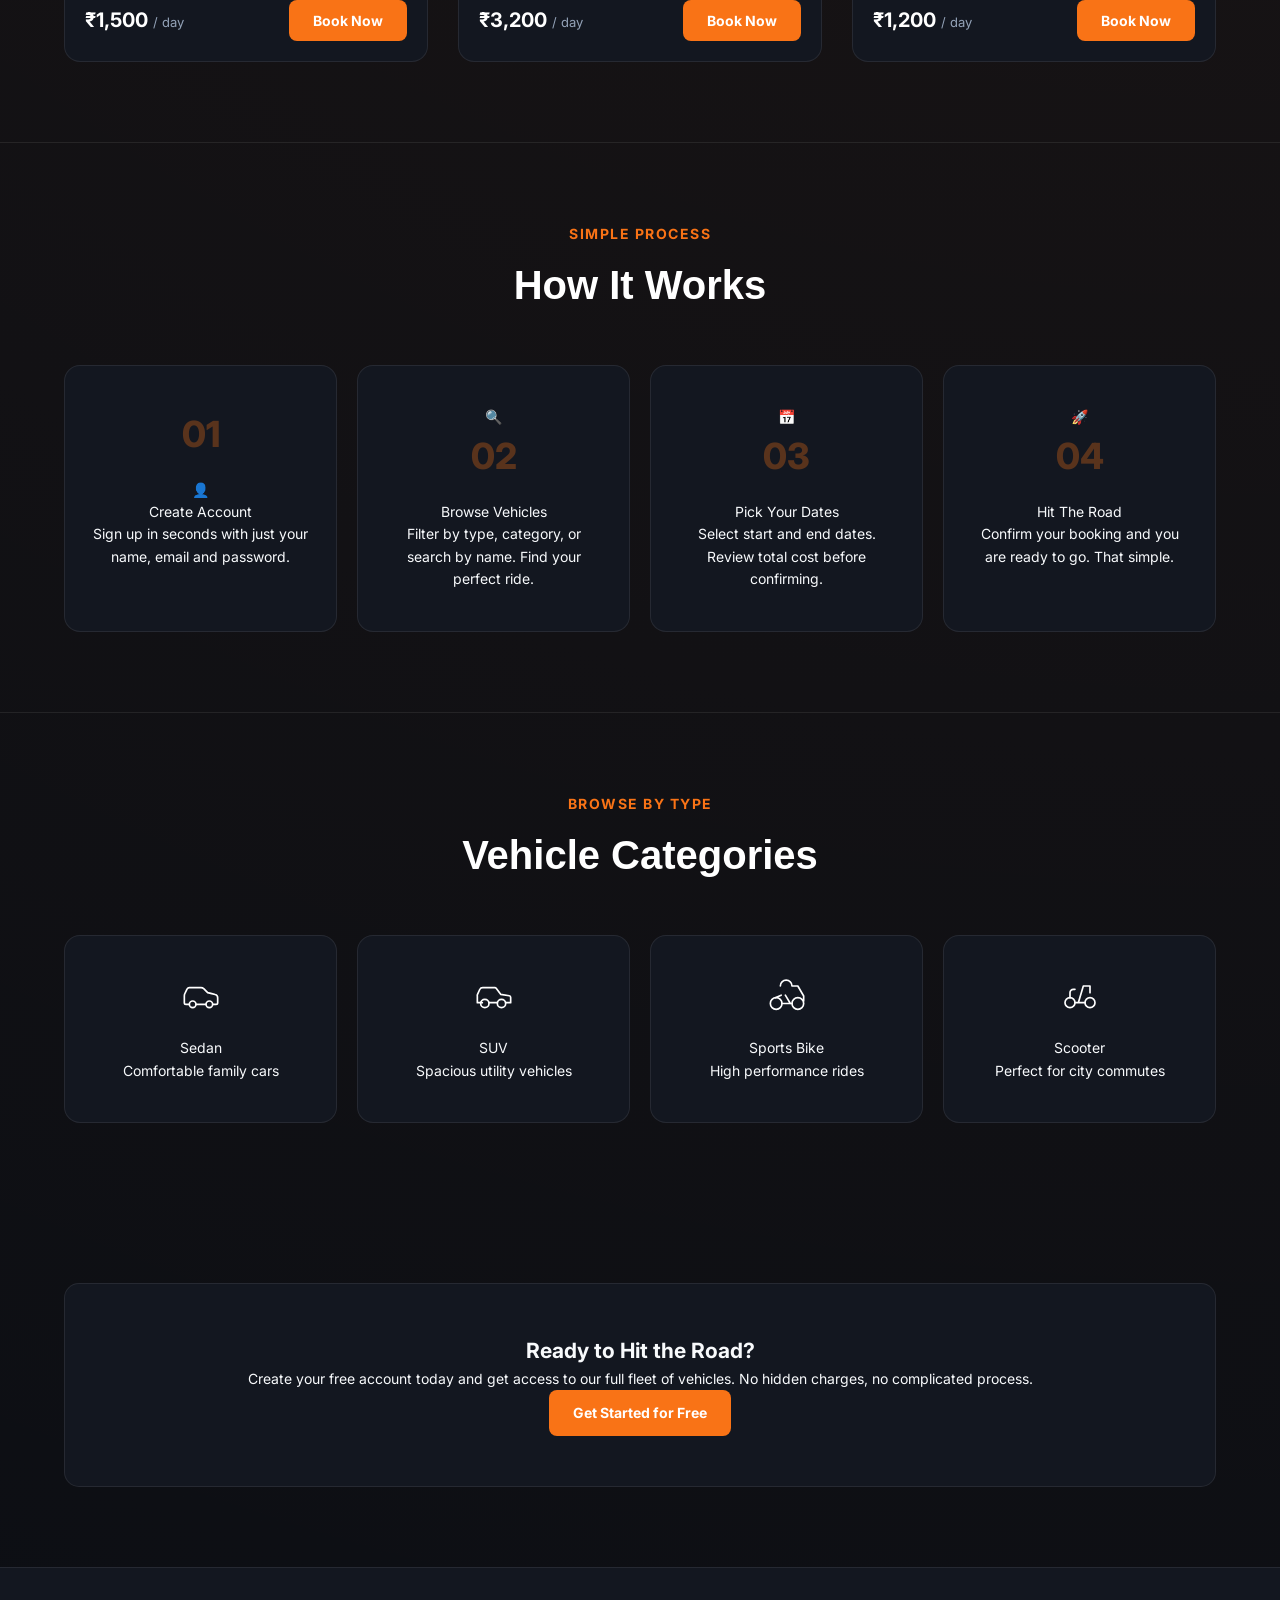
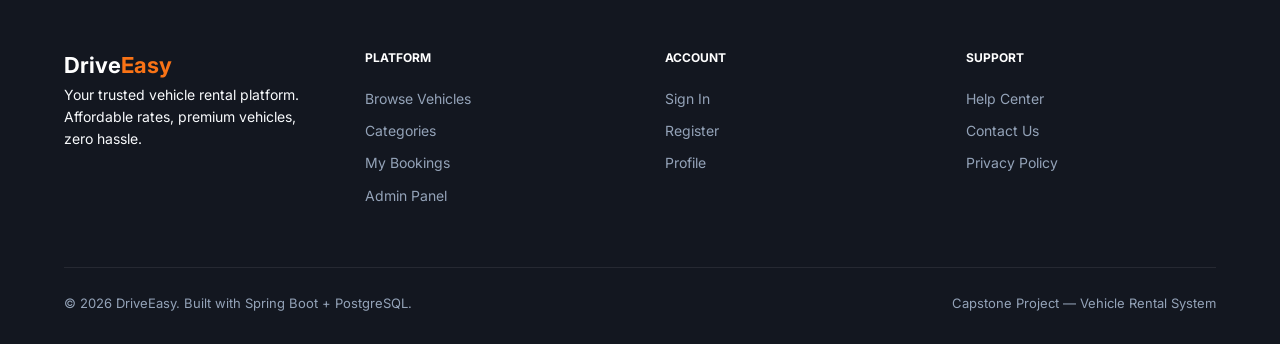
==== commit d4fbedb1: "Merge 1b0cff77385cfad37d87ee450628356c7aeff01a into bf61cfc870ff0d4fd70eebb358f0b84c9f6f576c" ====
--- a/Capstone_VehicleRentalSystem/frontend/index.html
+++ b/Capstone_VehicleRentalSystem/frontend/index.html
@@ -72,20 +72,22 @@
             </select>
         </div>
         <div class="search-field">
-            <label>Pick Up Date</label>
-            <input type="date" id="startDate">
-        </div>
-        <div class="search-field">
-            <label>Return Date</label>
-            <input type="date" id="endDate">
+            <label>Pick Up Time</label>
+            <input type="datetime-local" id="startDate">
+        </div>
+        <div class="search-field">
+            <label>Return Time</label>
+            <input type="datetime-local" id="endDate">
         </div>
         <button class="btn-search" onclick="handleSearch()">Search Fleet</button>
     </div>
 </section>
 
 <section class="vehicles-section scroll-reveal">
-    <div class="section-label">Featured Fleet</div>
-    <div class="section-title">Popular Vehicles</div>
+    <div class="section-header">
+        <span class="section-subtitle">Featured Fleet</span>
+        <h2>Popular Vehicles</h2>
+    </div>
     <div class="vehicles-grid">
 
         <div class="vehicle-card" onclick="window.location.href='vehicles.html'">
@@ -137,8 +139,10 @@
 </section>
 
 <section id="how" class="how-section scroll-reveal">
-    <div class="section-label">Simple Process</div>
-    <div class="section-title">How It Works</div>
+    <div class="section-header">
+        <span class="section-subtitle">Simple Process</span>
+        <h2>How It Works</h2>
+    </div>
     <div class="steps-grid">
         <div class="step"><div class="step-num">01</div><span class="step-icon">👤</span><div class="step-title">Create Account</div><div class="step-desc">Sign up in seconds with just your name, email and password.</div></div>
         <div class="step"><span class="step-icon">🔍</span><div class="step-num">02</div><div class="step-title">Browse Vehicles</div><div class="step-desc">Filter by type, category, or search by name. Find your perfect ride.</div></div>
@@ -148,8 +152,10 @@
 </section>
 
 <section id="categories" class="categories-section scroll-reveal">
-    <div class="section-label">Browse By Type</div>
-    <div class="section-title">Vehicle Categories</div>
+    <div class="section-header">
+        <span class="section-subtitle">Browse By Type</span>
+        <h2>Vehicle Categories</h2>
+    </div>
     <div class="categories-grid">
         <div class="cat-card" onclick="window.location.href='vehicles.html'">
             <div class="cat-icon"><svg xmlns="http://www.w3.org/2000/svg" viewBox="0 0 24 24" fill="none" stroke-linecap="round" stroke-linejoin="round"><path d="M19 17h2c.6 0 1-.4 1-1v-3c0-.9-.7-1.7-1.5-1.9C18.7 10.6 16 10 16 10s-1.3-1.4-2.2-2.3c-.5-.4-1.1-.7-1.8-.7H5c-.6 0-1.1.4-1.4.9l-1.4 2.9A3.7 3.7 0 0 0 2 12v4c0 .6.4 1 1 1h2"/><circle cx="7" cy="17" r="2"/><path d="M9 17h6"/><circle cx="17" cy="17" r="2"/></svg></div>
--- a/Capstone_VehicleRentalSystem/frontend/css/global.css
+++ b/Capstone_VehicleRentalSystem/frontend/css/global.css
@@ -1,6 +1,10 @@
-/* ===============================
-   1. VARIABLES & RESET
-   =============================== */
+/* =========================================================================
+   DriveEasy - Global Design System & Utility Classes (global.css)
+   ========================================================================= */
+
+/* =========================================================================
+   1. GLOBAL VARIABLES & THEME
+   ========================================================================= */
 :root {
   --bg: #0B0E14;
   --panel: #131720;
@@ -11,10 +15,14 @@
   --white: #FFFFFF;
 }
 
+/* =========================================================================
+   2. CORE RESET & BASE TYPOGRAPHY
+   ========================================================================= */
+
 * {
   margin: 0;
   padding: 0;
-  box-sizing: border-box; /* The most important basic concept */
+  box-sizing: border-box;
 }
 
 body {
@@ -24,51 +32,115 @@
   font-size: 14px;
   line-height: 1.6;
   overflow-x: hidden;
-  /* Simplified background: removed complex patterns for a clean look */
   background-image: radial-gradient(circle at top, rgba(249, 115, 22, 0.1), transparent);
 }
 
-/* ===============================
-   2. BUTTON SYSTEM (Nominal)
-   =============================== */
-.btn {
-  padding: 10px 20px;
-  border-radius: 6px;
-  font-size: 13px;
-  font-weight: 600;
-  cursor: pointer;
-  transition: 0.2s;
+/* =========================================================================
+   3. REUSABLE UI COMPONENTS
+   ========================================================================= */
+
+/* --- Button System --- */
+.btn,
+.btn-hero,
+.btn-accent,
+.btn-outline,
+.btn-ghost,
+.btn-search,
+.btn-cta {
   display: inline-flex;
   align-items: center;
-  text-decoration: none;
+  justify-content: center;
+  padding: 10px 24px;
+  border-radius: 8px;
+  font-size: 14px;
+  font-weight: 600;
+  text-decoration: none;
+  cursor: pointer;
+  transition: all 0.2s ease;
+  border: none;
   font-family: inherit;
 }
 
-.btn-accent {
-  background: var(--white);
+/* Primary Brand Buttons */
+.btn-accent,
+.btn-hero,
+.btn-cta {
+  background-color: var(--accent);
+  color: var(--white);
+}
+
+/* Alternative Utility Buttons */
+.btn-search {
+  background-color: var(--white);
   color: var(--bg);
-  border: none;
-}
-
-.btn-outline {
+}
+
+/* Transparent / Bordered Buttons */
+.btn-outline,
+.btn-ghost {
   background: transparent;
   border: 1px solid var(--line);
   color: var(--text);
 }
 
-.btn:hover {
+/* Shared Hover States */
+.btn:hover,
+.btn-hero:hover,
+.btn-accent:hover {
+  opacity: 0.9;
   transform: translateY(-2px);
-  opacity: 0.9;
-}
-
-/* ===============================
-   3. NAVIGATION (Flexbox Basics)
-   =============================== */
+}
+
+/* --- Section Headers --- */
+.section-header {
+  text-align: center;
+  margin-bottom: 48px;
+  display: flex;
+  flex-direction: column;
+  align-items: center;
+  width: 100%;
+}
+
+.section-subtitle {
+  color: var(--accent);
+  font-size: 14px;
+  font-weight: 700;
+  text-transform: uppercase;
+  letter-spacing: 1.5px;
+  margin-bottom: 8px;
+}
+
+.section-header h2 {
+  font-size: clamp(28px, 4vw, 40px);
+  color: var(--white);
+  font-family: 'Space Grotesk', sans-serif;
+  margin: 0;
+}
+
+/* --- Call to Action Cards --- */
+.cta-section {
+  padding: 80px 5%;
+  text-align: center;
+}
+
+.cta-card {
+  background: var(--panel);
+  padding: 50px;
+  border-radius: 15px;
+  border: 1px solid var(--line);
+}
+
+/* =========================================================================
+   4. STRUCTURAL LAYOUTS
+   ========================================================================= */
+
+/* --- Navigation Bar --- */
 nav {
   position: fixed;
-  top: 0; width: 100%;
+  top: 0;
+  width: 100%;
   display: flex;
-  justify-content: space-between; /* Pushes Logo to left, Links to right */
+  justify-content: space-between;
   align-items: center;
   padding: 15px 5%;
   background: rgba(11, 14, 20, 0.8);
@@ -84,7 +156,9 @@
   text-decoration: none;
 }
 
-.logo span { color: var(--accent); }
+.logo span {
+  color: var(--accent);
+}
 
 nav ul {
   display: flex;
@@ -96,13 +170,14 @@
   text-decoration: none;
   color: var(--muted);
   font-weight: 500;
-}
-
-nav ul a:hover { color: var(--white); }
-
-/* ===============================
-   4. FOOTER (Basic Grid)
-   =============================== */
+  transition: color 0.2s ease;
+}
+
+nav ul a:hover {
+  color: var(--white);
+}
+
+/* --- Footer Area --- */
 footer {
   background: var(--panel);
   padding: 60px 5% 30px;
@@ -111,7 +186,7 @@
 
 .footer-top {
   display: grid;
-  grid-template-columns: repeat(auto-fit, minmax(200px, 1fr)); /* Responsive columns */
+  grid-template-columns: repeat(auto-fit, minmax(200px, 1fr));
   gap: 40px;
   margin-bottom: 50px;
 }
@@ -132,11 +207,18 @@
   text-decoration: none;
   display: block;
   margin-bottom: 8px;
-}
-
-/* ===============================
-   5. TOASTS & UTILITIES
-   =============================== */
+  transition: color 0.2s ease;
+}
+
+.footer-links a:hover {
+  color: var(--white);
+}
+
+/* =========================================================================
+   5. INTERACTIVE UTILITIES
+   ========================================================================= */
+
+/* --- Toast Notifications --- */
 .toast {
   position: fixed;
   bottom: 20px;
@@ -146,60 +228,11 @@
   padding: 12px 24px;
   border-radius: 8px;
   opacity: 0;
-  transition: 0.3s;
+  transition: opacity 0.3s ease;
   z-index: 2000;
-}
-
-.toast.show { opacity: 1; }
-
-.cta-section {
-  padding: 80px 5%;
-  text-align: center;
-}
-
-.cta-card {
-  background: var(--panel);
-  padding: 50px;
-  border-radius: 15px;
-  border: 1px solid var(--line);
-}
-
-
-.btn, .btn-hero, .btn-accent, .btn-outline, .btn-ghost, .btn-search, .btn-cta {
-  display: inline-flex;
-  align-items: center;
-  justify-content: center;
-  padding: 10px 24px;
-  border-radius: 8px;
-  font-size: 14px;
-  font-weight: 600;
-  text-decoration: none;
-  cursor: pointer;
-  transition: 0.2s;
-  border: none;
-  font-family: inherit;
-}
-
-/* Primary Orange Buttons */
-.btn-accent, .btn-hero, .btn-cta {
-  background-color: var(--accent);
-  color: var(--white);
-}
-
-/* White Search Button */
-.btn-search {
-  background-color: var(--white);
-  color: #0B0E14;
-}
-
-/* Transparent Outline Buttons */
-.btn-outline, .btn-ghost {
-  background: transparent;
-  border: 1px solid var(--line);
-  color: var(--text);
-}
-
-.btn:hover, .btn-hero:hover, .btn-accent:hover {
-  opacity: 0.9;
-  transform: translateY(-2px);
+  pointer-events: none;
+}
+
+.toast.show {
+  opacity: 1;
 }
--- a/Capstone_VehicleRentalSystem/frontend/css/index.css
+++ b/Capstone_VehicleRentalSystem/frontend/css/index.css
@@ -1,6 +1,11 @@
-/* ===============================
+/* =========================================================================
+   DriveEasy - Landing Page Styles (index.css)
+   ========================================================================= */
+
+/* =========================================================================
    1. VARIABLES & CORE RESET
-   =============================== */
+   ========================================================================= */
+
 :root {
   --bg: #0B0E14;
   --panel: #131720;
@@ -12,7 +17,8 @@
 }
 
 * {
-  margin: 0; padding: 0;
+  margin: 0;
+  padding: 0;
   box-sizing: border-box;
   font-family: 'Inter', -apple-system, sans-serif;
 }
@@ -25,12 +31,17 @@
   background-image: radial-gradient(circle at top right, rgba(249, 115, 22, 0.08), transparent);
 }
 
-/* ===============================
-   2. NAVIGATION
-   =============================== */
+/* =========================================================================
+   2. NAVIGATION BAR
+   ========================================================================= */
+
+/**
+ * Fixed header with backdrop blur for persistent navigation.
+ */
 nav {
   position: fixed;
-  top: 0; width: 100%;
+  top: 0;
+  width: 100%;
   display: flex;
   justify-content: space-between;
   align-items: center;
@@ -47,7 +58,10 @@
   color: var(--white);
   text-decoration: none;
 }
-.logo span { color: var(--accent); }
+
+.logo span {
+  color: var(--accent);
+}
 
 nav ul {
   display: flex;
@@ -59,15 +73,26 @@
   text-decoration: none;
   color: var(--muted);
   font-size: 14px;
-  transition: 0.2s;
-}
-nav ul a:hover { color: var(--white); }
-
-.nav-cta { display: flex; gap: 12px; }
-
-/* ===============================
-   3. HERO SECTION (Flexbox Layout)
-   =============================== */
+  transition: color 0.2s ease;
+}
+
+nav ul a:hover {
+  color: var(--white);
+}
+
+.nav-cta {
+  display: flex;
+  gap: 12px;
+}
+
+/* =========================================================================
+   3. HERO SECTION
+   ========================================================================= */
+
+/**
+ * Primary landing viewport.
+ * Utilizes a flex column layout for vertical centering of the main proposition.
+ */
 .hero {
   min-height: 100vh;
   padding: 140px 5% 60px;
@@ -95,7 +120,11 @@
   line-height: 1.1;
   max-width: 900px;
 }
-h1 em { color: var(--accent); font-style: normal; }
+
+h1 em {
+  color: var(--accent);
+  font-style: normal;
+}
 
 .hero-sub {
   color: var(--muted);
@@ -104,19 +133,23 @@
   font-size: 16px;
 }
 
-.hero-actions { display: flex; gap: 15px; }
+.hero-actions {
+  display: flex;
+  gap: 15px;
+}
+
+/**
+ * Absolute positioned background visual element.
+ * Excluded from pointer events to prevent interaction blocking.
+ */
 .hero-visual {
   position: absolute;
   right: 20px;
-
   top: 55%;
   transform: translateY(-50%);
-
   width: 45%;
   max-width: 600px;
-
   z-index: -1;
-
   pointer-events: none;
 }
 
@@ -128,14 +161,33 @@
   border-top: 1px solid var(--line);
 }
 
-.stat-num { font-size: 32px; font-weight: 700; color: var(--white); }
-.stat-num span { color: var(--accent); }
-.stat-label { font-size: 12px; color: var(--muted); }
-
-/* ===============================
-   4. SEARCH CARD
-   =============================== */
-.search-section { padding: 40px 5%; margin-top: -60px; }
+.stat-num {
+  font-size: 32px;
+  font-weight: 700;
+  color: var(--white);
+}
+
+.stat-num span {
+  color: var(--accent);
+}
+
+.stat-label {
+  font-size: 12px;
+  color: var(--muted);
+}
+
+/* =========================================================================
+   4. SEARCH CARD COMPONENT
+   ========================================================================= */
+
+/**
+ * Quick search interface.
+ * Utilizes a negative top margin to overlap the preceding hero section.
+ */
+.search-section {
+  padding: 40px 5%;
+  margin-top: -60px;
+}
 
 .search-card {
   background: var(--panel);
@@ -146,7 +198,7 @@
   gap: 15px;
   flex-wrap: wrap;
   align-items: flex-end;
-  box-shadow: 0 20px 40px rgba(0,0,0,0.5);
+  box-shadow: 0 20px 40px rgba(0, 0, 0, 0.5);
 }
 
 .search-field {
@@ -157,9 +209,14 @@
   gap: 8px;
 }
 
-.search-field label { font-size: 10px; text-transform: uppercase; color: var(--muted); }
-
-.search-field input, .search-field select {
+.search-field label {
+  font-size: 10px;
+  text-transform: uppercase;
+  color: var(--muted);
+}
+
+.search-field input,
+.search-field select {
   background: var(--bg);
   border: 1px solid var(--line);
   padding: 12px;
@@ -168,10 +225,13 @@
   outline: none;
 }
 
-/* ===============================
-   5. VEHICLE GRID
-   =============================== */
-.vehicles-section { padding: 80px 5%; }
+/* =========================================================================
+   5. VEHICLE PREVIEW GRID
+   ========================================================================= */
+
+.vehicles-section {
+  padding: 80px 5%;
+}
 
 .vehicles-grid {
   display: grid;
@@ -184,9 +244,13 @@
   border: 1px solid var(--line);
   border-radius: 16px;
   overflow: hidden;
-  transition: 0.3s;
-}
-.vehicle-card:hover { transform: translateY(-5px); border-color: var(--accent); }
+  transition: transform 0.3s ease, border-color 0.3s ease;
+}
+
+.vehicle-card:hover {
+  transform: translateY(-5px);
+  border-color: var(--accent);
+}
 
 .vehicle-img {
   height: 180px;
@@ -197,10 +261,16 @@
   position: relative;
 }
 
-.vehicle-img svg { width: 80px; stroke: var(--muted); stroke-width: 1.5; }
+.vehicle-img svg {
+  width: 80px;
+  stroke: var(--muted);
+  stroke-width: 1.5;
+}
 
 .vehicle-badge {
-  position: absolute; top: 12px; right: 12px;
+  position: absolute;
+  top: 12px;
+  right: 12px;
   background: rgba(52, 211, 153, 0.1);
   color: #34D399;
   padding: 4px 10px;
@@ -208,12 +278,37 @@
   border-radius: 6px;
 }
 
-.vehicle-info { padding: 20px; }
-.vehicle-cat { font-size: 11px; color: var(--accent); text-transform: uppercase; font-weight: 600; }
-.vehicle-name { font-size: 20px; margin: 8px 0 15px; color: var(--white); }
-
-.vehicle-tags { display: flex; gap: 8px; margin-bottom: 20px; flex-wrap: wrap; }
-.tag { font-size: 11px; background: var(--bg); padding: 5px 10px; border-radius: 4px; color: var(--muted); }
+.vehicle-info {
+  padding: 20px;
+}
+
+.vehicle-cat {
+  font-size: 11px;
+  color: var(--accent);
+  text-transform: uppercase;
+  font-weight: 600;
+}
+
+.vehicle-name {
+  font-size: 20px;
+  margin: 8px 0 15px;
+  color: var(--white);
+}
+
+.vehicle-tags {
+  display: flex;
+  gap: 8px;
+  margin-bottom: 20px;
+  flex-wrap: wrap;
+}
+
+.tag {
+  font-size: 11px;
+  background: var(--bg);
+  padding: 5px 10px;
+  border-radius: 4px;
+  color: var(--muted);
+}
 
 .vehicle-footer {
   display: flex;
@@ -223,40 +318,75 @@
   padding-top: 15px;
 }
 
-.vehicle-price { font-size: 20px; font-weight: 700; color: var(--white); }
-.vehicle-price span { font-size: 13px; color: var(--muted); font-weight: 400; }
-
-/* ===============================
-   6. HOW IT WORKS & CATEGORIES
-   =============================== */
-.how-section, .categories-section { padding: 80px 5%; border-top: 1px solid var(--line); }
-
-.steps-grid, .categories-grid {
+.vehicle-price {
+  font-size: 20px;
+  font-weight: 700;
+  color: var(--white);
+}
+
+.vehicle-price span {
+  font-size: 13px;
+  color: var(--muted);
+  font-weight: 400;
+}
+
+/* =========================================================================
+   6. INSTRUCTIONAL & CATEGORY GRIDS
+   ========================================================================= */
+
+.how-section,
+.categories-section {
+  padding: 80px 5%;
+  border-top: 1px solid var(--line);
+}
+
+.steps-grid,
+.categories-grid {
   display: grid;
   grid-template-columns: repeat(auto-fit, minmax(220px, 1fr));
   gap: 20px;
   margin-top: 40px;
 }
 
-.step, .cat-card {
+.step,
+.cat-card {
   background: var(--panel);
   padding: 40px 25px;
   border-radius: 16px;
   border: 1px solid var(--line);
   text-align: center;
-  transition: 0.3s;
-}
-
-.step:hover, .cat-card:hover { border-color: var(--accent); transform: translateY(-5px); }
-
-.step-num { font-size: 36px; font-weight: 800; color: var(--accent); margin-bottom: 15px; opacity: 0.3; }
-
-.cat-icon svg { width: 40px; height: 40px; stroke: var(--white); margin-bottom: 15px; }
-
-/* ===============================
-   7. BUTTONS & UI UTILITIES
-   =============================== */
-.btn-accent, .btn-hero, .btn-cta, .btn-search {
+  transition: transform 0.3s ease, border-color 0.3s ease;
+}
+
+.step:hover,
+.cat-card:hover {
+  border-color: var(--accent);
+  transform: translateY(-5px);
+}
+
+.step-num {
+  font-size: 36px;
+  font-weight: 800;
+  color: var(--accent);
+  margin-bottom: 15px;
+  opacity: 0.3;
+}
+
+.cat-icon svg {
+  width: 40px;
+  height: 40px;
+  stroke: var(--white);
+  margin-bottom: 15px;
+}
+
+/* =========================================================================
+   7. BUTTON COMPONENTS (Local Fallbacks)
+   ========================================================================= */
+
+.btn-accent,
+.btn-hero,
+.btn-cta,
+.btn-search {
   background: var(--accent);
   color: var(--white);
   padding: 12px 24px;
@@ -265,42 +395,107 @@
   font-weight: 700;
   text-decoration: none;
   cursor: pointer;
-  transition: 0.2s;
+  transition: transform 0.2s ease, opacity 0.2s ease;
   display: inline-block;
 }
 
-.btn-outline, .btn-ghost {
+.btn-outline,
+.btn-ghost {
   background: transparent;
   border: 1px solid var(--line);
   color: var(--white);
   padding: 10px 20px;
   border-radius: 8px;
   text-decoration: none;
-  transition: 0.2s;
-}
-
-.btn-accent:hover, .btn-hero:hover { transform: translateY(-2px); opacity: 0.9; }
-
-/* ===============================
+  transition: transform 0.2s ease, opacity 0.2s ease;
+}
+
+.btn-accent:hover,
+.btn-hero:hover {
+  transform: translateY(-2px);
+  opacity: 0.9;
+}
+
+/* =========================================================================
    8. FOOTER
-   =============================== */
-footer { background: var(--panel); padding: 80px 5% 30px; border-top: 1px solid var(--line); }
-.footer-top { display: grid; grid-template-columns: repeat(auto-fit, minmax(200px, 1fr)); gap: 50px; margin-bottom: 50px; }
-.footer-links h4 { color: var(--white); text-transform: uppercase; font-size: 12px; margin-bottom: 20px; }
-.footer-links ul { list-style: none; }
-.footer-links a { color: var(--muted); text-decoration: none; display: block; margin-bottom: 10px; font-size: 14px; }
-.footer-bottom { display: flex; justify-content: space-between; border-top: 1px solid var(--line); padding-top: 25px; color: var(--muted2); font-size: 13px; }
-
-/* ===============================
-   9. AUTH CARD & TOAST
-   =============================== */
-.auth-wrapper { min-height: 100vh; display: flex; justify-content: center; align-items: center; padding: 20px; }
-.auth-card { background: var(--panel); border: 1px solid var(--line); padding: 40px; border-radius: 16px; width: 100%; max-width: 420px; }
+   ========================================================================= */
+
+footer {
+  background: var(--panel);
+  padding: 80px 5% 30px;
+  border-top: 1px solid var(--line);
+}
+
+.footer-top {
+  display: grid;
+  grid-template-columns: repeat(auto-fit, minmax(200px, 1fr));
+  gap: 50px;
+  margin-bottom: 50px;
+}
+
+.footer-links h4 {
+  color: var(--white);
+  text-transform: uppercase;
+  font-size: 12px;
+  margin-bottom: 20px;
+}
+
+.footer-links ul {
+  list-style: none;
+}
+
+.footer-links a {
+  color: var(--muted);
+  text-decoration: none;
+  display: block;
+  margin-bottom: 10px;
+  font-size: 14px;
+}
+
+.footer-bottom {
+  display: flex;
+  justify-content: space-between;
+  border-top: 1px solid var(--line);
+  padding-top: 25px;
+  color: var(--muted);
+  font-size: 13px;
+}
+
+/* =========================================================================
+   9. ISOLATED AUTH & FEEDBACK UI
+   ========================================================================= */
+
+.auth-wrapper {
+  min-height: 100vh;
+  display: flex;
+  justify-content: center;
+  align-items: center;
+  padding: 20px;
+}
+
+.auth-card {
+  background: var(--panel);
+  border: 1px solid var(--line);
+  padding: 40px;
+  border-radius: 16px;
+  width: 100%;
+  max-width: 420px;
+}
 
 .toast {
-  position: fixed; bottom: 30px; right: 30px;
-  background: var(--panel); border: 1px solid var(--accent);
-  color: var(--white); padding: 15px 25px; border-radius: 8px;
-  opacity: 0; transition: 0.3s; z-index: 2000;
-}
-.toast.show { opacity: 1; }+  position: fixed;
+  bottom: 30px;
+  right: 30px;
+  background: var(--panel);
+  border: 1px solid var(--accent);
+  color: var(--white);
+  padding: 15px 25px;
+  border-radius: 8px;
+  opacity: 0;
+  transition: opacity 0.3s ease;
+  z-index: 2000;
+}
+
+.toast.show {
+  opacity: 1;
+}
